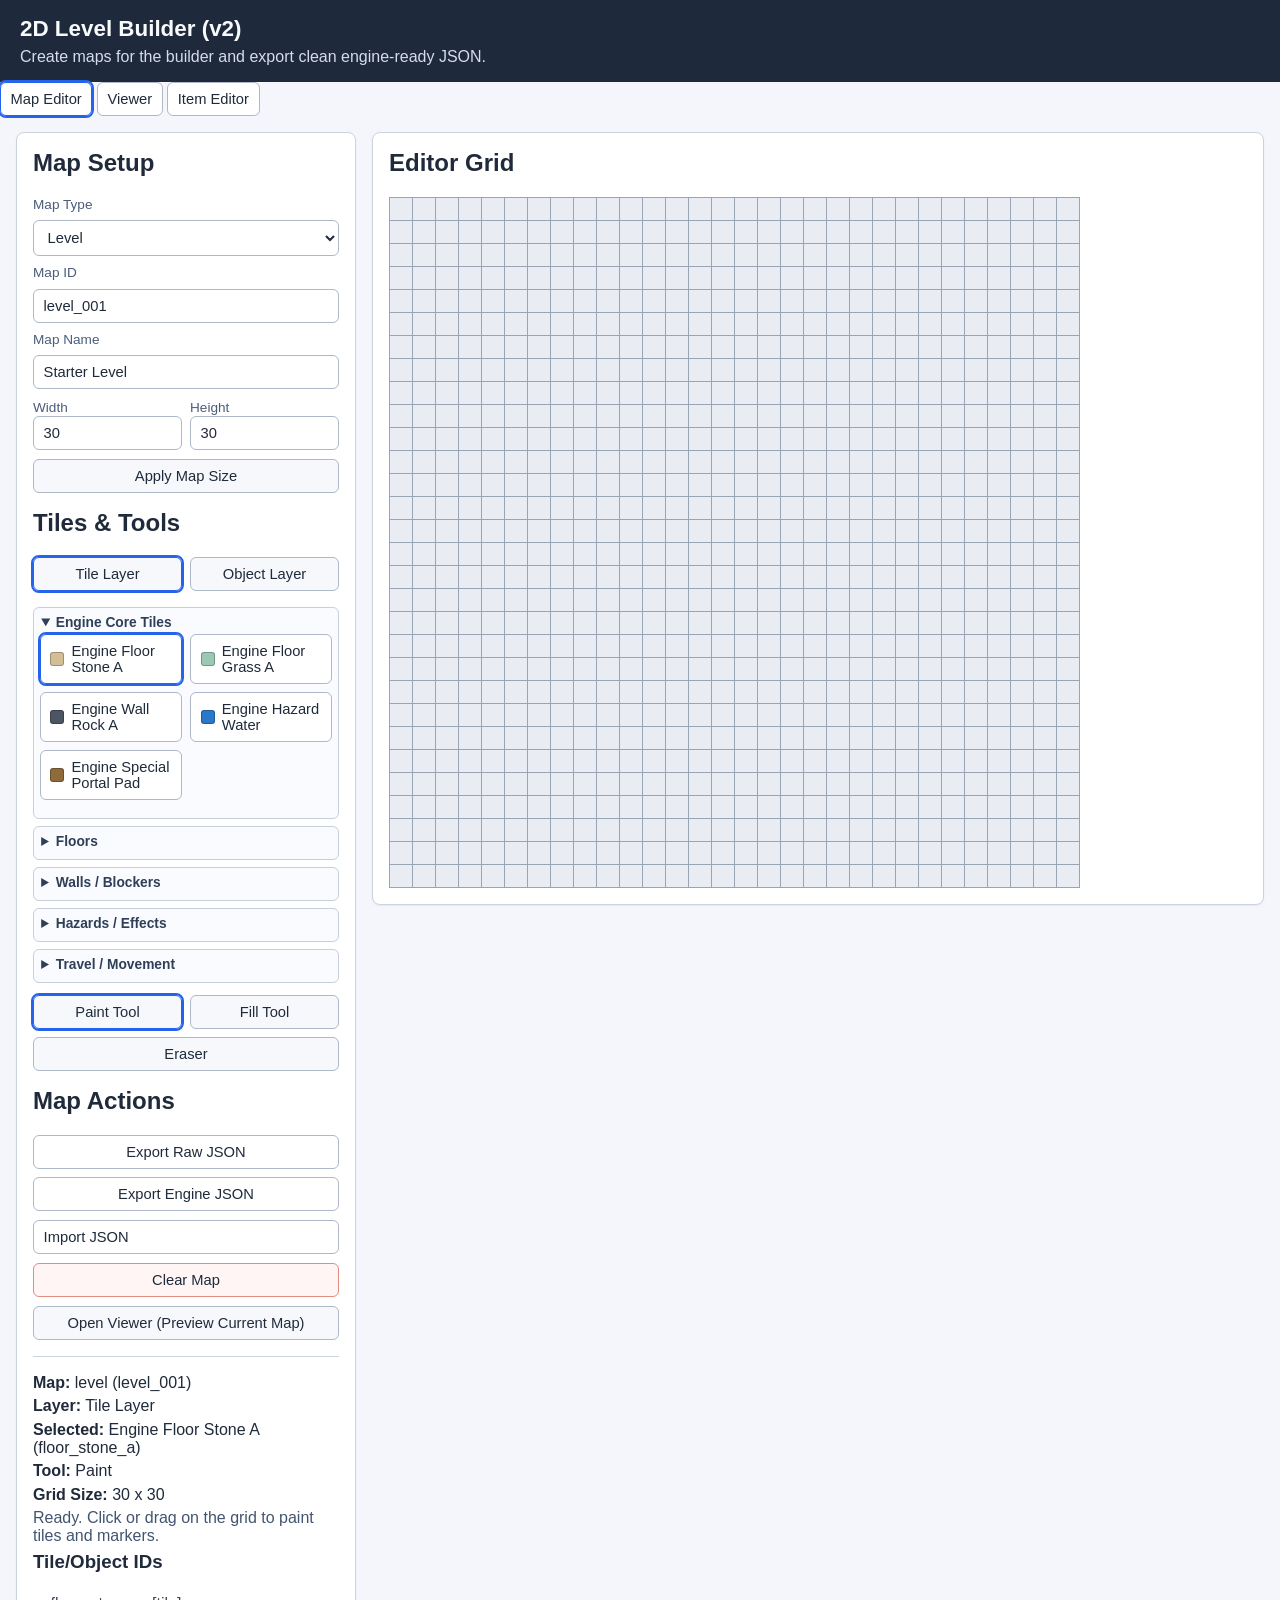
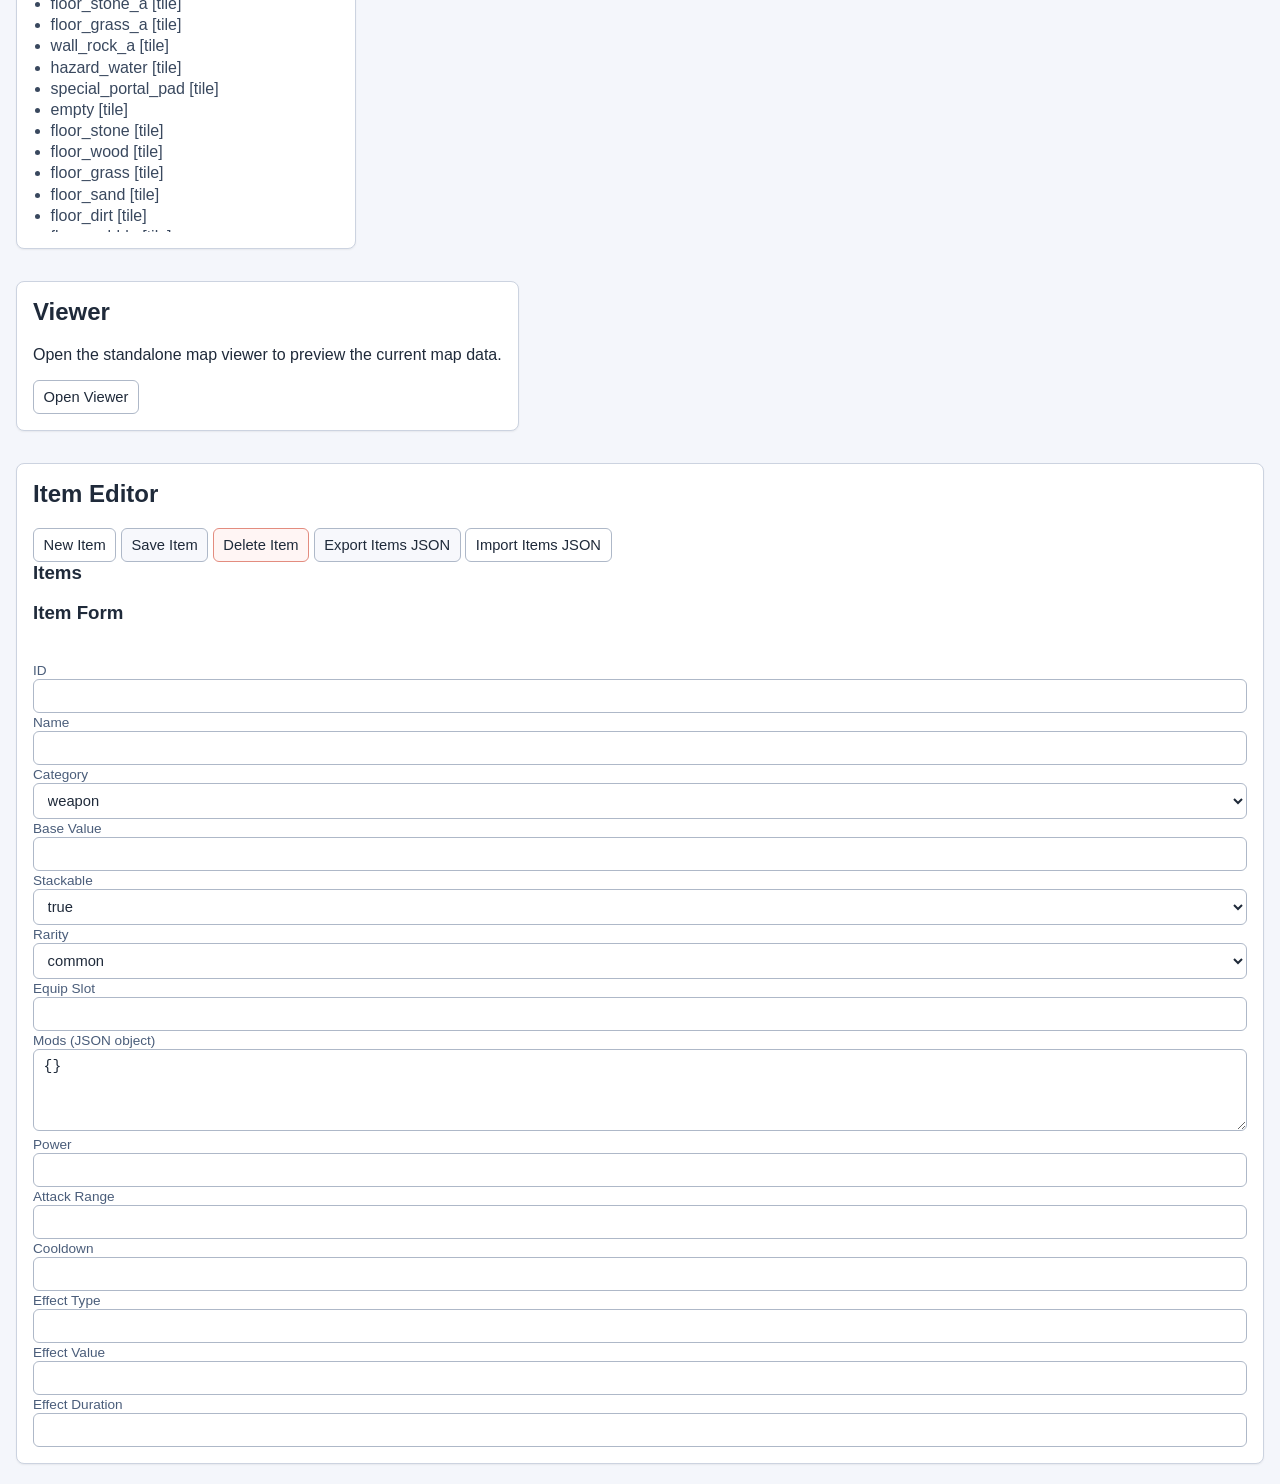
==== index.html @ 2eb0dd50 "Update index.html" ====
<!DOCTYPE html>
<html lang="en">
<head>
  <meta charset="UTF-8" />
  <meta name="viewport" content="width=device-width, initial-scale=1.0" />
  <title>2D Level Builder</title>
  <link rel="stylesheet" href="style.css" />
</head>
<body>
  <header class="site-header">
    <h1>2D Level Builder (v2)</h1>
    <p>Create maps for the builder and export clean engine-ready JSON.</p>
  </header>

  <nav class="tab-bar" aria-label="Builder tabs">
    <button id="tabMapEditorBtn" type="button" class="tab-btn active">Map Editor</button>
    <button id="tabViewerBtn" type="button" class="tab-btn">Viewer</button>
    <button id="tabItemEditorBtn" type="button" class="tab-btn">Item Editor</button>
  </nav>

  <main id="mapEditorTab" class="layout tab-panel active" data-tab-panel="mapEditor">
    <aside class="panel controls-panel">
      <h2>Map Setup</h2>
      <div class="actions">
        <label class="field-label" for="mapTypeSelect">Map Type</label>
        <select id="mapTypeSelect" class="text-input">
          <option value="level">Level</option>
          <option value="town">Town</option>
        </select>

        <label class="field-label" for="mapIdInput">Map ID</label>
        <input id="mapIdInput" class="text-input" type="text" value="level_001" />

        <label class="field-label" for="mapNameInput">Map Name</label>
        <input id="mapNameInput" class="text-input" type="text" value="Starter Level" />

        <div class="size-row">
          <div>
            <label class="field-label" for="mapWidthInput">Width</label>
            <input id="mapWidthInput" class="text-input" type="number" min="1" max="200" value="30" />
          </div>
          <div>
            <label class="field-label" for="mapHeightInput">Height</label>
            <input id="mapHeightInput" class="text-input" type="number" min="1" max="200" value="30" />
          </div>
        </div>
        <button id="applySizeBtn" type="button" class="secondary-btn">Apply Map Size</button>
      </div>

      <h2>Tiles & Tools</h2>
      <div class="tool-row tool-grid">
        <button id="layerTileBtn" type="button" class="secondary-btn">Tile Layer</button>
        <button id="layerObjectBtn" type="button" class="secondary-btn">Object Layer</button>
      </div>
      <div id="palette" class="palette-groups" aria-label="Grouped palette"></div>

      <div class="tool-row tool-grid">
        <button id="paintToolBtn" type="button" class="secondary-btn">Paint Tool</button>
        <button id="fillToolBtn" type="button" class="secondary-btn">Fill Tool</button>
        <button id="eraserBtn" type="button" class="secondary-btn">Eraser</button>
      </div>

      <h2>Map Actions</h2>
      <div class="actions">
        <button id="exportBtn" type="button">Export Raw JSON</button>
        <button id="exportGameBtn" type="button">Export Engine JSON</button>
        <label for="importInput" class="file-label">Import JSON</label>
        <input id="importInput" type="file" accept="application/json" />
        <button id="clearBtn" type="button" class="danger-btn">Clear Map</button>
        <button id="openViewerBtn" type="button" class="secondary-btn">Open Viewer (Preview Current Map)</button>
      </div>

      <div class="status-box">
        <p><strong>Map:</strong> <span id="mapTypeLabel">level</span> (<span id="mapIdLabel">level_001</span>)</p>
        <p><strong>Layer:</strong> <span id="activeLayerLabel">Tile Layer</span></p>
        <p><strong>Selected:</strong> <span id="selectedToolLabel">None</span></p>
        <p><strong>Tool:</strong> <span id="activeToolLabel">Paint</span></p>
        <p><strong>Grid Size:</strong> <span id="gridSizeLabel">0</span> x <span id="gridSizeLabel2">0</span></p>
        <p id="message" class="message" role="status" aria-live="polite"></p>
      </div>

      <div class="legend">
        <h3>Tile/Object IDs</h3>
        <ul id="tileLegend"></ul>
      </div>
    </aside>

    <section class="panel editor-panel">
      <h2>Editor Grid</h2>
      <div id="gridContainer" class="grid-container" aria-label="Level editor grid"></div>
    </section>
  </main>

  <main id="viewerTab" class="layout tab-panel" data-tab-panel="viewer">
    <section class="panel viewer-tab-panel">
      <h2>Viewer</h2>
      <p>Open the standalone map viewer to preview the current map data.</p>
      <button id="openViewerFromTabBtn" type="button">Open Viewer</button>
    </section>
  </main>

  <main id="itemEditorTab" class="layout tab-panel" data-tab-panel="itemEditor">
    <section class="panel item-editor-panel">
      <h2>Item Editor</h2>
      <div class="item-editor-actions">
        <button id="itemNewBtn" type="button">New Item</button>
        <button id="itemSaveBtn" type="button" class="secondary-btn">Save Item</button>
        <button id="itemDeleteBtn" type="button" class="danger-btn">Delete Item</button>
        <button id="itemExportBtn" type="button" class="secondary-btn">Export Items JSON</button>
        <label for="itemImportInput" class="file-label">Import Items JSON</label>
        <input id="itemImportInput" type="file" accept="application/json" />
      </div>
      <div class="item-editor-layout">
        <aside class="item-list-panel">
          <h3>Items</h3>
          <div id="itemList" class="item-list" aria-label="Item list"></div>
        </aside>
        <section class="item-form-panel">
          <h3>Item Form</h3>
          <div id="itemEditorMessage" class="message" role="status" aria-live="polite"></div>
          <form id="itemForm" class="item-form" novalidate>
            <label class="field-label" for="itemIdInput">ID</label>
            <input id="itemIdInput" class="text-input" type="text" required />

            <label class="field-label" for="itemNameInput">Name</label>
            <input id="itemNameInput" class="text-input" type="text" />

            <label class="field-label" for="itemCategorySelect">Category</label>
            <select id="itemCategorySelect" class="text-input">
              <option value="weapon">weapon</option>
              <option value="armor">armor</option>
              <option value="accessory">accessory</option>
              <option value="consumable">consumable</option>
              <option value="material">material</option>
              <option value="key_item">key_item</option>
            </select>

            <label class="field-label" for="itemBaseValueInput">Base Value</label>
            <input id="itemBaseValueInput" class="text-input" type="number" step="1" />

            <label class="field-label" for="itemStackableInput">Stackable</label>
            <select id="itemStackableInput" class="text-input">
              <option value="true">true</option>
              <option value="false">false</option>
            </select>

            <label class="field-label" for="itemRaritySelect">Rarity</label>
            <select id="itemRaritySelect" class="text-input">
              <option value="common">common</option>
              <option value="uncommon">uncommon</option>
              <option value="rare">rare</option>
              <option value="epic">epic</option>
              <option value="legendary">legendary</option>
            </select>

            <div id="equipSlotRow" class="conditional-row">
              <label class="field-label" for="itemEquipSlotInput">Equip Slot</label>
              <input id="itemEquipSlotInput" class="text-input" type="text" />
            </div>

            <div id="modsRow" class="conditional-row">
              <label class="field-label" for="itemModsInput">Mods (JSON object)</label>
              <textarea id="itemModsInput" class="text-input" rows="4">{}</textarea>
            </div>

            <div id="weaponFields" class="conditional-group">
              <label class="field-label" for="itemPowerInput">Power</label>
              <input id="itemPowerInput" class="text-input" type="number" step="1" />

              <label class="field-label" for="itemAttackRangeInput">Attack Range</label>
              <input id="itemAttackRangeInput" class="text-input" type="number" step="0.01" />

              <label class="field-label" for="itemCooldownInput">Cooldown</label>
              <input id="itemCooldownInput" class="text-input" type="number" step="0.01" />
            </div>

            <div id="consumableFields" class="conditional-group">
              <label class="field-label" for="itemEffectTypeInput">Effect Type</label>
              <input id="itemEffectTypeInput" class="text-input" type="text" />

              <label class="field-label" for="itemEffectValueInput">Effect Value</label>
              <input id="itemEffectValueInput" class="text-input" type="number" step="0.01" />

              <label class="field-label" for="itemEffectDurationInput">Effect Duration</label>
              <input id="itemEffectDurationInput" class="text-input" type="number" step="0.01" />
            </div>
          </form>
        </section>
      </div>
    </section>
  </main>

  <script src="script.js"></script>
</body>
</html>
---- style.css ----
:root {
  --bg: #f4f6fb;
  --panel: #ffffff;
  --border: #ccd3e0;
  --text: #1f2a3a;
  --muted: #637083;
}

* {
  box-sizing: border-box;
}

body {
  margin: 0;
  font-family: Arial, Helvetica, sans-serif;
  color: var(--text);
  background: var(--bg);
}

.site-header {
  padding: 1rem 1.25rem;
  background: #1e293b;
  color: #f8fafc;
}

.site-header h1 {
  margin: 0 0 0.35rem;
  font-size: 1.4rem;
}

.site-header p {
  margin: 0;
  color: #d5dced;
}

.layout {
  display: flex;
  gap: 1rem;
  padding: 1rem;
  align-items: flex-start;
}

.viewer-layout {
  justify-content: center;
}

.panel {
  background: var(--panel);
  border: 1px solid var(--border);
  border-radius: 8px;
  padding: 1rem;
  box-shadow: 0 1px 2px rgba(0, 0, 0, 0.06);
}

.controls-panel {
  width: 340px;
  flex: 0 0 auto;
}

.editor-panel {
  min-width: 0;
  flex: 1;
}

h2,
h3 {
  margin-top: 0;
}

.palette {
  display: grid;
  grid-template-columns: repeat(2, minmax(0, 1fr));
  gap: 0.5rem;
  margin-bottom: 0.75rem;
}

.palette-groups {
  margin-bottom: 0.75rem;
}

.palette-group {
  border: 1px solid #c7cfdd;
  border-radius: 6px;
  margin-bottom: 0.45rem;
  background: #f9fbff;
  padding: 0.2rem 0.35rem 0.35rem;
}

.palette-group summary {
  cursor: pointer;
  font-size: 0.86rem;
  font-weight: 600;
  color: #2f3f57;
  padding: 0.25rem 0.1rem;
}

.tile-btn,
button,
.file-label,
.text-input {
  border: 1px solid #aeb8c8;
  background: #fff;
  color: var(--text);
  border-radius: 6px;
  padding: 0.5rem 0.6rem;
  font-size: 0.92rem;
}

button,
.file-label,
.tile-btn {
  cursor: pointer;
}

.text-input {
  width: 100%;
}

.field-label {
  font-size: 0.85rem;
  color: #4a5d7a;
}

.size-row {
  display: grid;
  grid-template-columns: repeat(2, minmax(0, 1fr));
  gap: 0.5rem;
}

.tool-grid {
  display: grid;
  grid-template-columns: repeat(2, minmax(0, 1fr));
  gap: 0.5rem;
}

.tool-grid #eraserBtn {
  grid-column: 1 / -1;
}

.tile-btn {
  display: flex;
  align-items: center;
  gap: 0.45rem;
  text-align: left;
}

.tile-color-dot {
  width: 14px;
  height: 14px;
  border-radius: 3px;
  border: 1px solid rgba(0, 0, 0, 0.25);
  flex-shrink: 0;
}

.tile-btn.active,
button.active {
  outline: 2px solid #2563eb;
  border-color: #2563eb;
}

button:disabled {
  cursor: not-allowed;
  opacity: 0.65;
}

button:hover,
.file-label:hover,
.tile-btn:hover {
  background: #eef2f9;
}

.actions {
  display: grid;
  gap: 0.55rem;
  margin-bottom: 1rem;
}

.secondary-btn {
  background: #f7f8fc;
}

.danger-btn {
  background: #fff5f4;
  border-color: #e38c7f;
}

input[type='file'] {
  display: none;
}

.tool-row {
  margin-bottom: 1rem;
}

.status-box {
  border-top: 1px solid var(--border);
  padding-top: 0.7rem;
  margin-top: 0.5rem;
}

.status-box p {
  margin: 0.35rem 0;
}

.message {
  min-height: 1.1rem;
  color: var(--muted);
}

.legend ul {
  margin: 0;
  padding-left: 1.1rem;
  max-height: 240px;
  overflow: auto;
}

.legend li {
  margin: 0.2rem 0;
  color: #39485e;
}

.grid-container {
  display: grid;
  grid-template-columns: repeat(var(--grid-width, 30), 22px);
  grid-template-rows: repeat(var(--grid-height, 30), 22px);
  width: max-content;
  border: 1px solid #99a4b5;
  background: #99a4b5;
  gap: 1px;
  user-select: none;
}

.cell {
  width: 22px;
  height: 22px;
  border: 0;
  padding: 0;
  margin: 0;
  position: relative;
  display: flex;
  align-items: center;
  justify-content: center;
}

.cell-marker {
  font-size: 11px;
  line-height: 1;
  text-shadow: 0 0 2px rgba(0, 0, 0, 0.35);
  pointer-events: none;
}

@media (max-width: 1100px) {
  .layout {
    flex-direction: column;
  }

  .controls-panel {
    width: 100%;
  }

  .editor-panel {
    width: 100%;
    overflow-x: auto;
  }
}
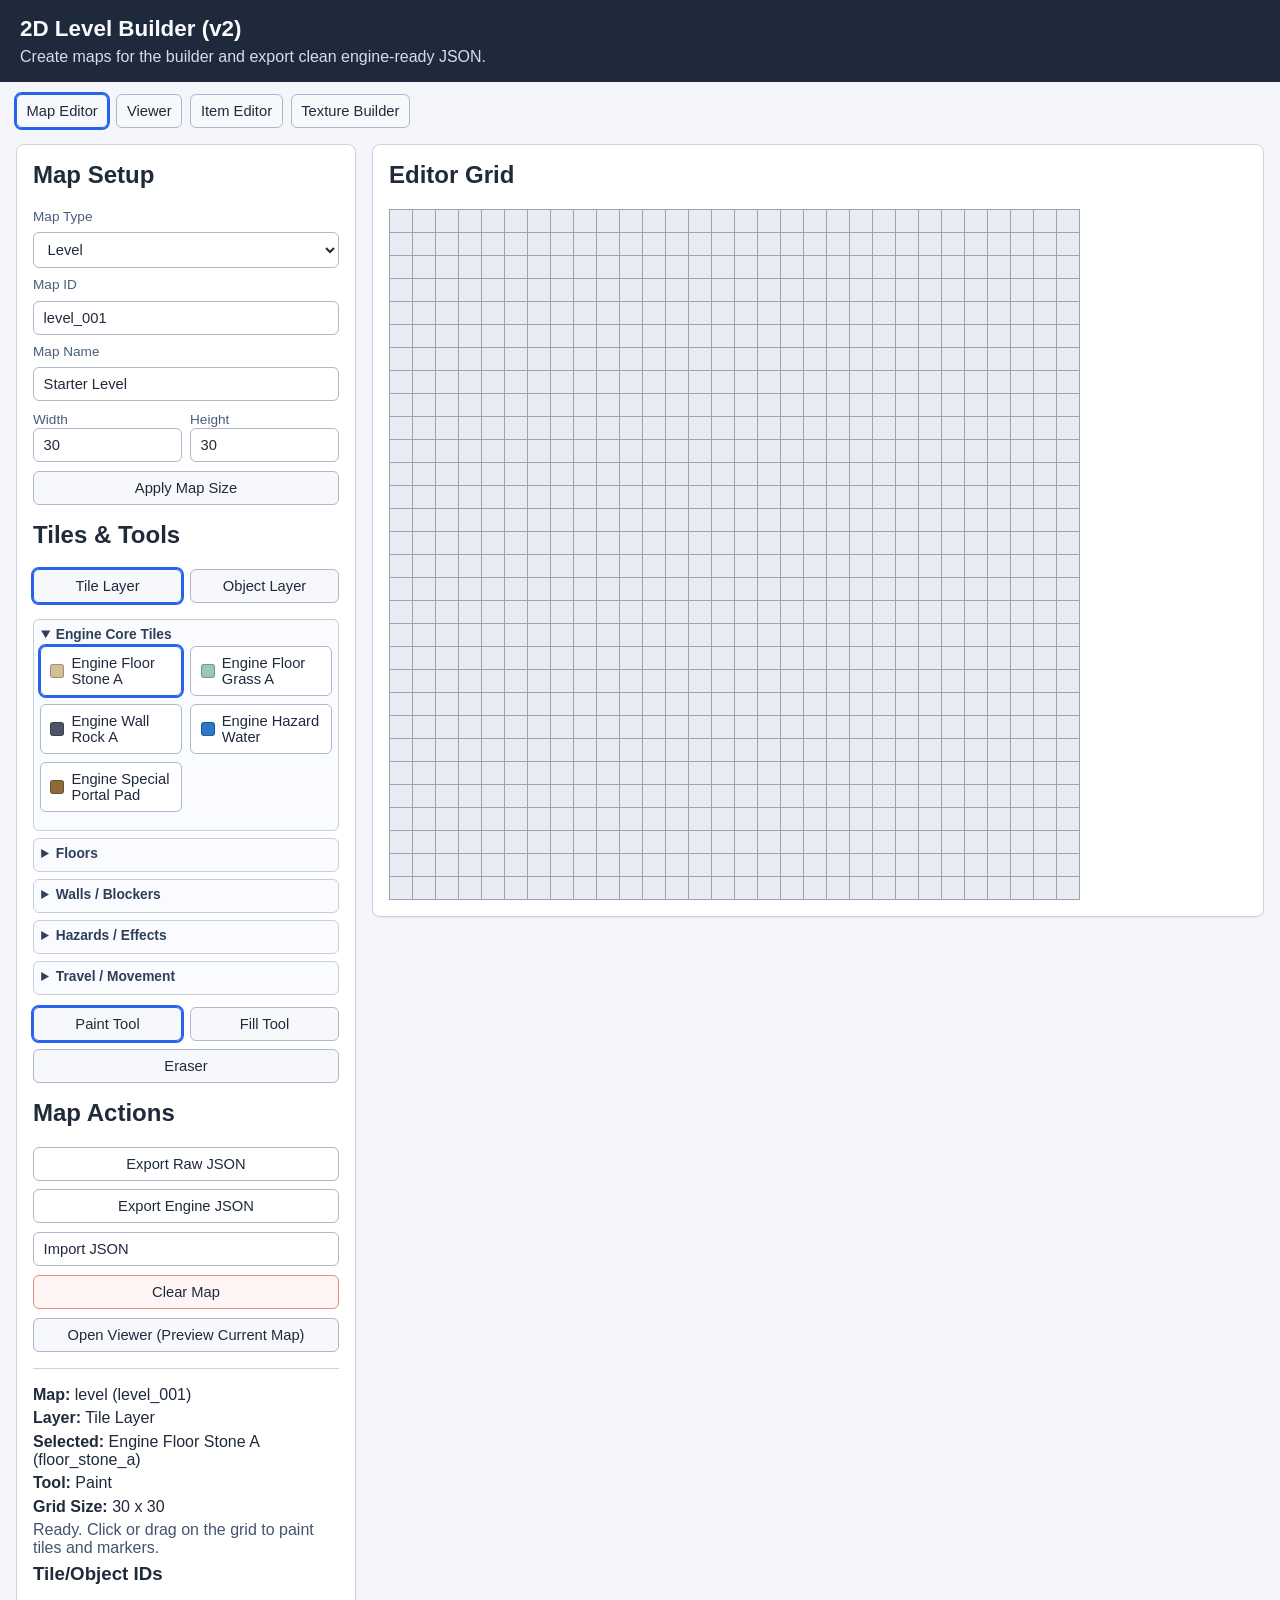
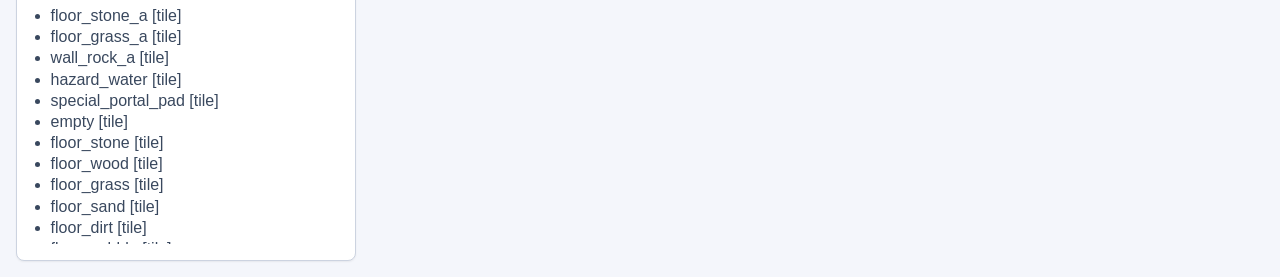
==== commit d98fb552: "Update index.html" ====
--- a/index.html
+++ b/index.html
@@ -16,6 +16,7 @@
     <button id="tabMapEditorBtn" type="button" class="tab-btn active">Map Editor</button>
     <button id="tabViewerBtn" type="button" class="tab-btn">Viewer</button>
     <button id="tabItemEditorBtn" type="button" class="tab-btn">Item Editor</button>
+    <button id="tabTextureBuilderBtn" type="button" class="tab-btn">Texture Builder</button>
   </nav>
 
   <main id="mapEditorTab" class="layout tab-panel active" data-tab-panel="mapEditor">
@@ -190,6 +191,45 @@
     </section>
   </main>
 
+  <main id="textureBuilderTab" class="layout tab-panel" data-tab-panel="textureBuilder">
+    <aside class="panel controls-panel">
+      <h2>Texture Setup</h2>
+      <div class="actions">
+        <label class="field-label" for="textureSizeSelect">Texture Size</label>
+        <select id="textureSizeSelect" class="text-input">
+          <option value="16">16x16</option>
+          <option value="32">32x32</option>
+          <option value="64">64x64</option>
+        </select>
+      </div>
+
+      <h2>Texture Colors & Tools</h2>
+      <div id="texturePalette" class="texture-color-palette" aria-label="Texture color palette"></div>
+      <div class="tool-row tool-grid">
+        <button id="texturePaintToolBtn" type="button" class="secondary-btn">Paint Tool</button>
+        <button id="textureFillToolBtn" type="button" class="secondary-btn">Fill Tool</button>
+        <button id="textureEraserBtn" type="button" class="secondary-btn">Eraser</button>
+      </div>
+
+      <h2>Texture Actions</h2>
+      <div class="actions">
+        <button id="textureExportBtn" type="button">Export Texture JSON</button>
+      </div>
+
+      <div class="status-box">
+        <p><strong>Size:</strong> <span id="textureSizeLabel">16</span> x <span id="textureSizeLabel2">16</span></p>
+        <p><strong>Selected Color:</strong> <span id="textureSelectedColorLabel">#000000</span></p>
+        <p><strong>Tool:</strong> <span id="textureActiveToolLabel">Paint</span></p>
+        <p id="textureMessage" class="message" role="status" aria-live="polite"></p>
+      </div>
+    </aside>
+
+    <section class="panel editor-panel">
+      <h2>Texture Grid</h2>
+      <div id="textureGridContainer" class="texture-grid-container" aria-label="Texture editor grid"></div>
+    </section>
+  </main>
+
   <script src="script.js"></script>
 </body>
 </html>
--- a/style.css
+++ b/style.css
@@ -263,3 +263,103 @@
     overflow-x: auto;
   }
 }
+
+.tab-bar {
+  display: flex;
+  gap: 0.5rem;
+  padding: 0.75rem 1rem 0;
+}
+
+.tab-btn {
+  background: #f7f8fc;
+}
+
+.tab-panel {
+  display: none;
+}
+
+.tab-panel.active {
+  display: flex;
+}
+
+.viewer-tab-panel {
+  max-width: 520px;
+}
+
+.item-editor-panel {
+  width: 100%;
+}
+
+.item-editor-actions {
+  display: flex;
+  flex-wrap: wrap;
+  gap: 0.55rem;
+  margin-bottom: 0.9rem;
+}
+
+.item-editor-layout {
+  display: grid;
+  grid-template-columns: 320px 1fr;
+  gap: 1rem;
+  align-items: start;
+}
+
+.item-list-panel,
+.item-form-panel {
+  border: 1px solid var(--border);
+  border-radius: 8px;
+  padding: 0.75rem;
+  background: #fbfcff;
+}
+
+.item-list {
+  display: grid;
+  gap: 0.45rem;
+  max-height: 520px;
+  overflow: auto;
+}
+
+.item-list-entry {
+  border: 1px solid #c6cfdd;
+  border-radius: 6px;
+  padding: 0.45rem;
+  background: #fff;
+  text-align: left;
+}
+
+.item-list-entry.active {
+  outline: 2px solid #2563eb;
+  border-color: #2563eb;
+}
+
+.item-list-entry small {
+  color: #51627a;
+  display: block;
+}
+
+.item-form {
+  display: grid;
+  gap: 0.5rem;
+}
+
+.item-form textarea {
+  resize: vertical;
+  min-height: 84px;
+}
+
+.conditional-group,
+.conditional-row {
+  display: grid;
+  gap: 0.5rem;
+}
+
+.conditional-group.hidden,
+.conditional-row.hidden {
+  display: none;
+}
+
+@media (max-width: 1100px) {
+  .item-editor-layout {
+    grid-template-columns: 1fr;
+  }
+}
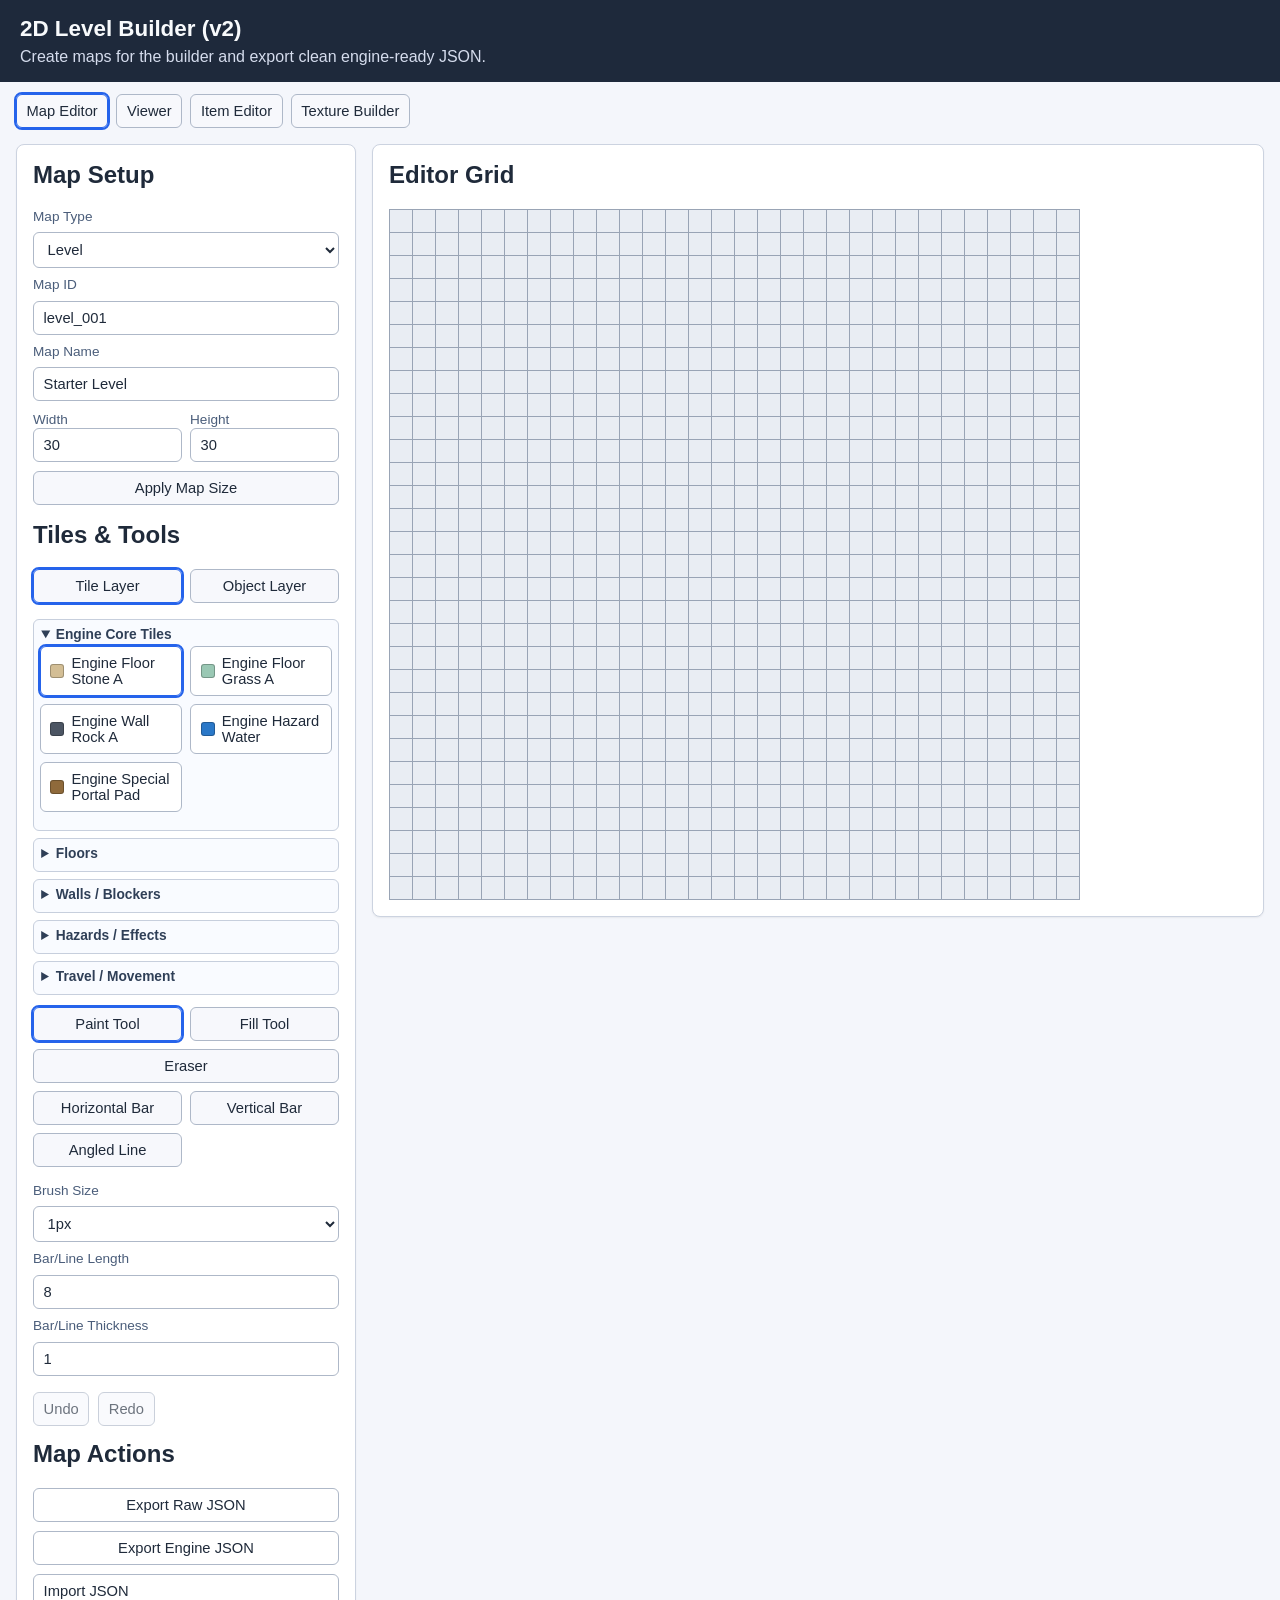
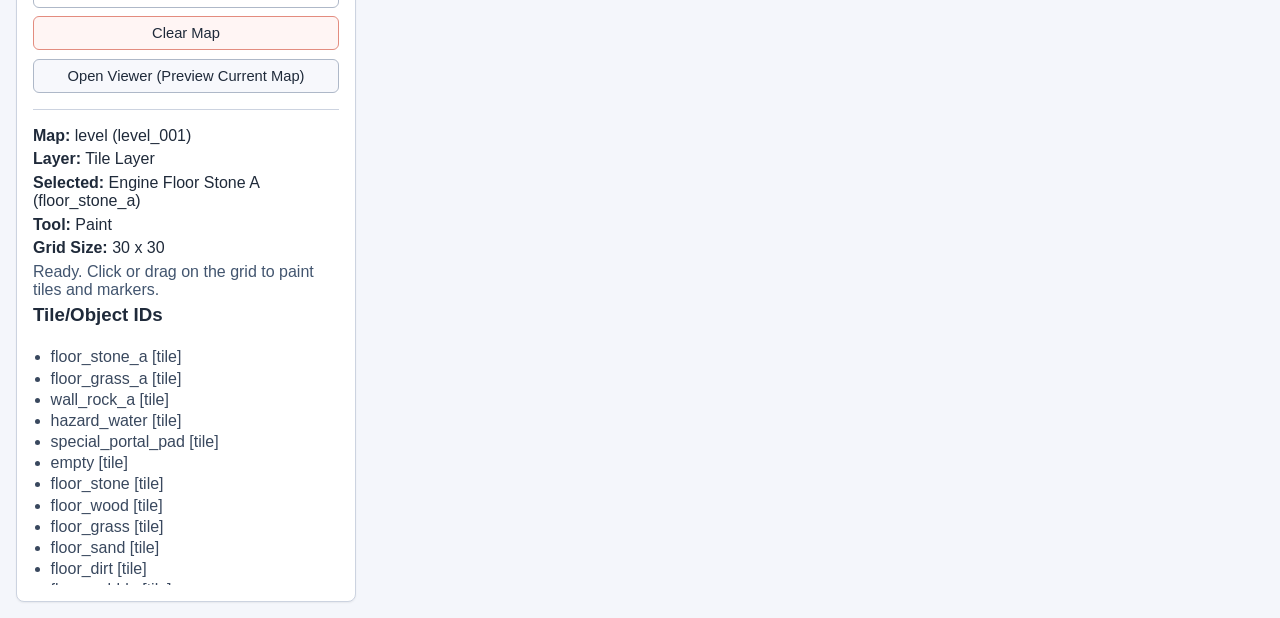
==== commit 53fa53a3: "Add map editor advanced tools and undo/redo history" ====
--- a/index.html
+++ b/index.html
@@ -59,6 +59,29 @@
         <button id="paintToolBtn" type="button" class="secondary-btn">Paint Tool</button>
         <button id="fillToolBtn" type="button" class="secondary-btn">Fill Tool</button>
         <button id="eraserBtn" type="button" class="secondary-btn">Eraser</button>
+        <button id="mapHBarToolBtn" type="button" class="secondary-btn">Horizontal Bar</button>
+        <button id="mapVBarToolBtn" type="button" class="secondary-btn">Vertical Bar</button>
+        <button id="mapLineToolBtn" type="button" class="secondary-btn">Angled Line</button>
+      </div>
+      <div class="actions">
+        <label class="field-label" for="mapBrushSizeSelect">Brush Size</label>
+        <select id="mapBrushSizeSelect" class="text-input">
+          <option value="1">1px</option>
+          <option value="2">2px</option>
+          <option value="3">3px</option>
+          <option value="4">4px</option>
+          <option value="5">5px</option>
+        </select>
+
+        <label class="field-label" for="mapBarLengthInput">Bar/Line Length</label>
+        <input id="mapBarLengthInput" class="text-input" type="number" min="1" max="256" value="8" />
+
+        <label class="field-label" for="mapBarThicknessInput">Bar/Line Thickness</label>
+        <input id="mapBarThicknessInput" class="text-input" type="number" min="1" max="32" value="1" />
+      </div>
+      <div class="item-editor-actions">
+        <button id="mapUndoBtn" type="button" class="secondary-btn">Undo</button>
+        <button id="mapRedoBtn" type="button" class="secondary-btn">Redo</button>
       </div>
 
       <h2>Map Actions</h2>
@@ -204,16 +227,57 @@
       </div>
 
       <h2>Texture Colors & Tools</h2>
+      <label class="field-label" for="textureColorPicker">Custom Color</label>
+      <input id="textureColorPicker" class="text-input" type="color" value="#000000" />
       <div id="texturePalette" class="texture-color-palette" aria-label="Texture color palette"></div>
       <div class="tool-row tool-grid">
         <button id="texturePaintToolBtn" type="button" class="secondary-btn">Paint Tool</button>
         <button id="textureFillToolBtn" type="button" class="secondary-btn">Fill Tool</button>
         <button id="textureEraserBtn" type="button" class="secondary-btn">Eraser</button>
-      </div>
+        <button id="textureHighlighterToolBtn" type="button" class="secondary-btn">Highlighter</button>
+        <button id="textureEyedropperToolBtn" type="button" class="secondary-btn">Eyedropper</button>
+        <button id="textureHBarToolBtn" type="button" class="secondary-btn">Horizontal Bar</button>
+        <button id="textureVBarToolBtn" type="button" class="secondary-btn">Vertical Bar</button>
+        <button id="textureLineToolBtn" type="button" class="secondary-btn">Angled Line</button>
+      </div>
+      <div class="actions">
+        <label class="field-label" for="textureBrushSizeSelect">Brush Size</label>
+        <select id="textureBrushSizeSelect" class="text-input">
+          <option value="1">1px</option>
+          <option value="2">2px</option>
+          <option value="3">3px</option>
+          <option value="4">4px</option>
+          <option value="5">5px</option>
+        </select>
+
+        <label class="field-label" for="textureHighlighterOpacityInput">Highlighter Opacity</label>
+        <input id="textureHighlighterOpacityInput" class="text-input" type="range" min="0.05" max="1" step="0.05" value="0.35" />
+
+        <label class="field-label" for="textureBarLengthInput">Bar/Line Length</label>
+        <input id="textureBarLengthInput" class="text-input" type="number" min="1" max="256" value="8" />
+
+        <label class="field-label" for="textureBarThicknessInput">Bar/Line Thickness</label>
+        <input id="textureBarThicknessInput" class="text-input" type="number" min="1" max="32" value="1" />
+      </div>
+
+      <h2>Texture Layers</h2>
+      <div class="item-editor-actions">
+        <button id="textureUndoBtn" type="button" class="secondary-btn">Undo</button>
+        <button id="textureRedoBtn" type="button" class="secondary-btn">Redo</button>
+        <button id="textureAddLayerBtn" type="button" class="secondary-btn">Add Layer</button>
+        <button id="textureClearLayerBtn" type="button" class="danger-btn">Clear Active Layer</button>
+      </div>
+      <div id="textureLayerList" class="texture-layer-list" aria-label="Texture layer list"></div>
 
       <h2>Texture Actions</h2>
       <div class="actions">
+        <label class="field-label" for="textureFilenameInput">Texture Filename</label>
+        <input id="textureFilenameInput" class="text-input" type="text" value="texture_16x16" />
         <button id="textureExportBtn" type="button">Export Texture JSON</button>
+        <button id="textureExportPngBtn" type="button" class="secondary-btn">Export Texture PNG</button>
+        <button id="textureExportEngineEntryBtn" type="button" class="secondary-btn">Export Engine Texture Entry</button>
+        <label for="textureImportInput" class="file-label">Import Texture JSON</label>
+        <input id="textureImportInput" type="file" accept="application/json" />
       </div>
 
       <div class="status-box">
--- a/style.css
+++ b/style.css
@@ -92,6 +92,37 @@
   font-weight: 600;
   color: #2f3f57;
   padding: 0.25rem 0.1rem;
+}
+
+.texture-color-palette {
+  display: grid;
+  grid-template-columns: repeat(4, minmax(0, 1fr));
+  gap: 0.5rem;
+  margin-bottom: 0.75rem;
+}
+
+.texture-color-btn {
+  height: 30px;
+  border: 1px solid #aeb8c8;
+  border-radius: 6px;
+  background: #fff;
+  cursor: pointer;
+  padding: 0;
+}
+
+.texture-color-btn.active {
+  outline: 2px solid #2563eb;
+  border-color: #2563eb;
+}
+
+.texture-color-btn.texture-transparent {
+  background-image:
+    linear-gradient(45deg, #e5e7eb 25%, transparent 25%),
+    linear-gradient(-45deg, #e5e7eb 25%, transparent 25%),
+    linear-gradient(45deg, transparent 75%, #e5e7eb 75%),
+    linear-gradient(-45deg, transparent 75%, #e5e7eb 75%);
+  background-size: 12px 12px;
+  background-position: 0 0, 0 6px, 6px -6px, -6px 0;
 }
 
 .tile-btn,
@@ -137,6 +168,10 @@
   grid-column: 1 / -1;
 }
 
+#textureBuilderTab .tool-grid {
+  grid-template-columns: repeat(2, minmax(0, 1fr));
+}
+
 .tile-btn {
   display: flex;
   align-items: center;
@@ -230,6 +265,41 @@
   user-select: none;
 }
 
+.texture-grid-container {
+  display: grid;
+  grid-template-columns: repeat(var(--texture-grid-width, 16), 12px);
+  grid-template-rows: repeat(var(--texture-grid-height, 16), 12px);
+  width: max-content;
+  border: 1px solid #99a4b5;
+  background: #99a4b5;
+  gap: 1px;
+  user-select: none;
+}
+
+.texture-cell {
+  width: 12px;
+  height: 12px;
+  border: 0;
+  padding: 0;
+  margin: 0;
+  background: #ffffff;
+}
+
+.texture-cell.texture-preview {
+  outline: 1px solid rgba(37, 99, 235, 0.95);
+  outline-offset: -1px;
+}
+
+.texture-cell.texture-empty {
+  background-image:
+    linear-gradient(45deg, #e5e7eb 25%, transparent 25%),
+    linear-gradient(-45deg, #e5e7eb 25%, transparent 25%),
+    linear-gradient(45deg, transparent 75%, #e5e7eb 75%),
+    linear-gradient(-45deg, transparent 75%, #e5e7eb 75%);
+  background-size: 8px 8px;
+  background-position: 0 0, 0 4px, 4px -4px, -4px 0;
+}
+
 .cell {
   width: 22px;
   height: 22px;
@@ -358,6 +428,38 @@
   display: none;
 }
 
+.texture-layer-list {
+  display: grid;
+  gap: 0.45rem;
+  margin-bottom: 1rem;
+}
+
+.texture-layer-row {
+  border: 1px solid #c6cfdd;
+  border-radius: 6px;
+  padding: 0.45rem;
+  background: #fff;
+  display: grid;
+  gap: 0.4rem;
+}
+
+.texture-layer-row.active {
+  outline: 2px solid #2563eb;
+  border-color: #2563eb;
+}
+
+.texture-layer-top,
+.texture-layer-controls {
+  display: grid;
+  gap: 0.4rem;
+  grid-template-columns: repeat(2, minmax(0, 1fr));
+  align-items: center;
+}
+
+.texture-layer-row .text-input {
+  width: 100%;
+}
+
 @media (max-width: 1100px) {
   .item-editor-layout {
     grid-template-columns: 1fr;
